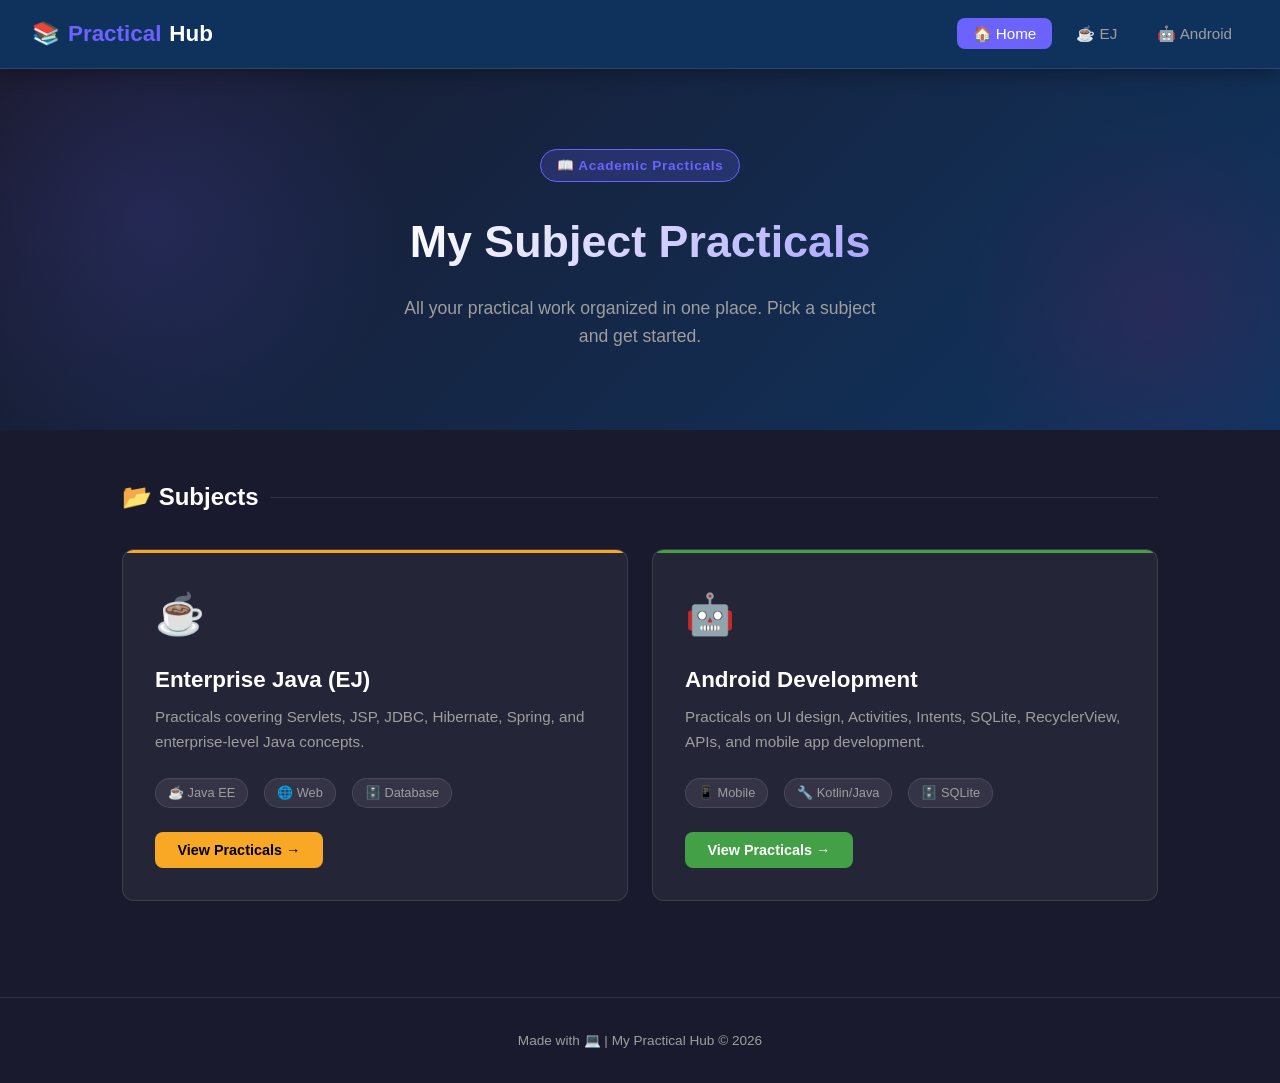
==== index.html @ 2cd9c1e6 "Add practicals website - Android and EJ subjects" ====
<!DOCTYPE html>
<html lang="en">
<head>
  <meta charset="UTF-8" />
  <meta name="viewport" content="width=device-width, initial-scale=1.0"/>
  <title>My Practicals | Subject Hub</title>
  <link rel="stylesheet" href="css/style.css"/>
</head>
<body>

  <!-- NAVBAR -->
  <nav class="navbar">
    <div class="brand">📚 <span>Practical</span>Hub</div>
    <ul class="nav-links">
      <li><a href="index.html" class="active">🏠 Home</a></li>
      <li><a href="ej.html">☕ EJ</a></li>
      <li><a href="android.html">🤖 Android</a></li>
    </ul>
  </nav>

  <!-- HERO -->
  <section class="hero">
    <div class="badge">📖 Academic Practicals</div>
    <h1>My Subject Practicals</h1>
    <p>All your practical work organized in one place. Pick a subject and get started.</p>
  </section>

  <!-- SUBJECTS -->
  <section class="subjects-section">
    <h3 class="section-title">📂 Subjects</h3>
    <div class="subject-grid">

      <!-- EJ CARD -->
      <div class="subject-card ej" onclick="window.location.href='ej.html'">
        <div class="card-icon">☕</div>
        <h2>Enterprise Java (EJ)</h2>
        <p>Practicals covering Servlets, JSP, JDBC, Hibernate, Spring, and enterprise-level Java concepts.</p>
        <div class="card-meta">
          <span class="meta-pill">☕ Java EE</span>
          <span class="meta-pill">🌐 Web</span>
          <span class="meta-pill">🗄️ Database</span>
        </div>
        <button class="card-btn">View Practicals →</button>
      </div>

      <!-- ANDROID CARD -->
      <div class="subject-card android" onclick="window.location.href='android.html'">
        <div class="card-icon">🤖</div>
        <h2>Android Development</h2>
        <p>Practicals on UI design, Activities, Intents, SQLite, RecyclerView, APIs, and mobile app development.</p>
        <div class="card-meta">
          <span class="meta-pill">📱 Mobile</span>
          <span class="meta-pill">🔧 Kotlin/Java</span>
          <span class="meta-pill">🗄️ SQLite</span>
        </div>
        <button class="card-btn">View Practicals →</button>
      </div>

    </div>
  </section>

  <!-- FOOTER -->
  <footer>
    <p>Made with 💻 | My Practical Hub &copy; 2026</p>
  </footer>

  <script src="js/main.js"></script>
</body>
</html>
---- css/style.css ----
/* ===== RESET & BASE ===== */
* {
  margin: 0;
  padding: 0;
  box-sizing: border-box;
}

:root {
  --primary: #6c63ff;
  --secondary: #f50057;
  --ej-color: #f9a825;
  --android-color: #43a047;
  --dark: #1a1a2e;
  --dark2: #16213e;
  --dark3: #0f3460;
  --text: #e0e0e0;
  --text-muted: #9e9e9e;
  --card-bg: rgba(255, 255, 255, 0.05);
  --card-border: rgba(255, 255, 255, 0.1);
  --radius: 12px;
  --shadow: 0 8px 32px rgba(0, 0, 0, 0.3);
}

body {
  font-family: 'Segoe UI', Tahoma, Geneva, Verdana, sans-serif;
  background: var(--dark);
  color: var(--text);
  min-height: 100vh;
  line-height: 1.6;
}

a {
  text-decoration: none;
  color: inherit;
}

/* ===== NAVBAR ===== */
.navbar {
  background: rgba(15, 52, 96, 0.95);
  backdrop-filter: blur(10px);
  padding: 1rem 2rem;
  display: flex;
  align-items: center;
  justify-content: space-between;
  position: sticky;
  top: 0;
  z-index: 100;
  border-bottom: 1px solid var(--card-border);
  box-shadow: 0 2px 20px rgba(0,0,0,0.4);
}

.navbar .brand {
  font-size: 1.4rem;
  font-weight: 700;
  color: #fff;
  display: flex;
  align-items: center;
  gap: 0.5rem;
}

.navbar .brand span {
  color: var(--primary);
}

.nav-links {
  display: flex;
  gap: 0.5rem;
  list-style: none;
}

.nav-links a {
  padding: 0.45rem 1rem;
  border-radius: 8px;
  font-size: 0.95rem;
  font-weight: 500;
  transition: background 0.2s, color 0.2s;
  color: var(--text-muted);
}

.nav-links a:hover,
.nav-links a.active {
  background: var(--primary);
  color: #fff;
}

/* ===== HERO ===== */
.hero {
  text-align: center;
  padding: 5rem 2rem 3rem;
  background: linear-gradient(135deg, var(--dark) 0%, var(--dark3) 100%);
  position: relative;
  overflow: hidden;
}

.hero::before {
  content: '';
  position: absolute;
  width: 500px;
  height: 500px;
  border-radius: 50%;
  background: radial-gradient(circle, rgba(108,99,255,0.15) 0%, transparent 70%);
  top: -100px;
  left: -100px;
  pointer-events: none;
}

.hero::after {
  content: '';
  position: absolute;
  width: 400px;
  height: 400px;
  border-radius: 50%;
  background: radial-gradient(circle, rgba(245,0,87,0.1) 0%, transparent 70%);
  bottom: -80px;
  right: -80px;
  pointer-events: none;
}

.hero h1 {
  font-size: 2.8rem;
  font-weight: 800;
  margin-bottom: 1rem;
  background: linear-gradient(135deg, #fff 30%, var(--primary));
  -webkit-background-clip: text;
  -webkit-text-fill-color: transparent;
  background-clip: text;
}

.hero p {
  font-size: 1.1rem;
  color: var(--text-muted);
  max-width: 500px;
  margin: 0 auto 2rem;
}

.badge {
  display: inline-block;
  background: rgba(108, 99, 255, 0.2);
  border: 1px solid var(--primary);
  color: var(--primary);
  padding: 0.3rem 1rem;
  border-radius: 50px;
  font-size: 0.85rem;
  font-weight: 600;
  margin-bottom: 1.5rem;
  letter-spacing: 0.05em;
}

/* ===== SUBJECT CARDS (Home) ===== */
.subjects-section {
  padding: 3rem 2rem;
  max-width: 1100px;
  margin: 0 auto;
}

.section-title {
  font-size: 1.5rem;
  font-weight: 700;
  margin-bottom: 2rem;
  color: #fff;
  display: flex;
  align-items: center;
  gap: 0.7rem;
}

.section-title::after {
  content: '';
  flex: 1;
  height: 1px;
  background: var(--card-border);
}

.subject-grid {
  display: grid;
  grid-template-columns: repeat(auto-fit, minmax(300px, 1fr));
  gap: 1.5rem;
}

.subject-card {
  background: var(--card-bg);
  border: 1px solid var(--card-border);
  border-radius: var(--radius);
  padding: 2rem;
  cursor: pointer;
  transition: transform 0.25s, box-shadow 0.25s, border-color 0.25s;
  position: relative;
  overflow: hidden;
}

.subject-card::before {
  content: '';
  position: absolute;
  top: 0;
  left: 0;
  right: 0;
  height: 3px;
  border-radius: var(--radius) var(--radius) 0 0;
}

.subject-card.ej::before  { background: var(--ej-color); }
.subject-card.android::before { background: var(--android-color); }

.subject-card:hover {
  transform: translateY(-6px);
  box-shadow: var(--shadow);
}

.subject-card.ej:hover     { border-color: var(--ej-color); }
.subject-card.android:hover { border-color: var(--android-color); }

.card-icon {
  font-size: 2.5rem;
  margin-bottom: 1rem;
}

.subject-card h2 {
  font-size: 1.4rem;
  font-weight: 700;
  margin-bottom: 0.5rem;
  color: #fff;
}

.subject-card p {
  font-size: 0.95rem;
  color: var(--text-muted);
  margin-bottom: 1.5rem;
}

.card-meta {
  display: flex;
  gap: 1rem;
  flex-wrap: wrap;
}

.meta-pill {
  background: rgba(255,255,255,0.07);
  border: 1px solid var(--card-border);
  border-radius: 50px;
  padding: 0.25rem 0.75rem;
  font-size: 0.8rem;
  color: var(--text-muted);
}

.card-btn {
  display: inline-flex;
  align-items: center;
  gap: 0.4rem;
  margin-top: 1.5rem;
  padding: 0.6rem 1.4rem;
  border-radius: 8px;
  font-size: 0.9rem;
  font-weight: 600;
  transition: opacity 0.2s, transform 0.2s;
  border: none;
  cursor: pointer;
  color: #fff;
}

.card-btn:hover { opacity: 0.85; transform: translateX(3px); }
.ej .card-btn   { background: var(--ej-color); color: #000; }
.android .card-btn { background: var(--android-color); }

/* ===== PRACTICAL PAGE HEADER ===== */
.page-header {
  padding: 3rem 2rem 2rem;
  text-align: center;
  background: linear-gradient(135deg, var(--dark) 0%, var(--dark2) 100%);
  border-bottom: 1px solid var(--card-border);
}

.page-header .subject-tag {
  display: inline-block;
  padding: 0.3rem 1rem;
  border-radius: 50px;
  font-size: 0.8rem;
  font-weight: 700;
  letter-spacing: 0.08em;
  text-transform: uppercase;
  margin-bottom: 1rem;
}

.ej-tag    { background: rgba(249,168,37,0.2); color: var(--ej-color); border: 1px solid var(--ej-color); }
.android-tag { background: rgba(67,160,71,0.2); color: var(--android-color); border: 1px solid var(--android-color); }

.page-header h1 {
  font-size: 2.2rem;
  font-weight: 800;
  color: #fff;
  margin-bottom: 0.5rem;
}

.page-header p {
  color: var(--text-muted);
  max-width: 550px;
  margin: 0 auto;
}

/* ===== PRACTICALS LIST ===== */
.practicals-container {
  max-width: 900px;
  margin: 0 auto;
  padding: 2.5rem 2rem;
}

.practical-item {
  background: var(--card-bg);
  border: 1px solid var(--card-border);
  border-radius: var(--radius);
  margin-bottom: 1rem;
  overflow: hidden;
  transition: border-color 0.2s;
}

.practical-item:hover { border-color: rgba(255,255,255,0.2); }

.practical-header {
  display: flex;
  align-items: center;
  gap: 1rem;
  padding: 1.2rem 1.5rem;
  cursor: pointer;
  user-select: none;
  transition: background 0.2s;
}

.practical-header:hover { background: rgba(255,255,255,0.04); }

.practical-num {
  width: 36px;
  height: 36px;
  border-radius: 50%;
  display: flex;
  align-items: center;
  justify-content: center;
  font-size: 0.85rem;
  font-weight: 700;
  flex-shrink: 0;
  color: #fff;
}

.ej-page   .practical-num { background: var(--ej-color); color: #000; }
.android-page .practical-num { background: var(--android-color); }

.practical-title {
  flex: 1;
  font-size: 1rem;
  font-weight: 600;
  color: #fff;
}

.practical-title small {
  display: block;
  font-size: 0.8rem;
  font-weight: 400;
  color: var(--text-muted);
  margin-top: 0.15rem;
}

.expand-icon {
  color: var(--text-muted);
  font-size: 1.2rem;
  transition: transform 0.3s;
}

.practical-item.open .expand-icon { transform: rotate(180deg); }

.practical-body {
  display: none;
  padding: 0 1.5rem 1.5rem;
  border-top: 1px solid var(--card-border);
}

.practical-item.open .practical-body { display: block; }

.practical-body h4 {
  margin: 1rem 0 0.5rem;
  font-size: 0.9rem;
  text-transform: uppercase;
  letter-spacing: 0.06em;
  color: var(--text-muted);
}

.practical-body p {
  font-size: 0.95rem;
  color: var(--text);
  margin-bottom: 0.8rem;
}

/* ===== CODE BLOCK ===== */
.code-block {
  background: #0d1117;
  border: 1px solid rgba(255,255,255,0.1);
  border-radius: 8px;
  overflow: hidden;
  margin: 0.8rem 0;
  position: relative;
}

.code-block-header {
  background: rgba(255,255,255,0.05);
  padding: 0.5rem 1rem;
  font-size: 0.8rem;
  color: var(--text-muted);
  display: flex;
  justify-content: space-between;
  align-items: center;
  border-bottom: 1px solid rgba(255,255,255,0.07);
}

.copy-btn {
  background: rgba(108,99,255,0.2);
  border: 1px solid var(--primary);
  color: var(--primary);
  padding: 0.2rem 0.6rem;
  border-radius: 5px;
  font-size: 0.75rem;
  cursor: pointer;
  transition: background 0.2s;
}

.copy-btn:hover { background: var(--primary); color: #fff; }
.copy-btn.copied { background: #43a047; border-color: #43a047; color: #fff; }

.code-block pre {
  padding: 1rem;
  overflow-x: auto;
  font-family: 'Courier New', Courier, monospace;
  font-size: 0.88rem;
  line-height: 1.7;
  color: #c9d1d9;
  white-space: pre;
}

/* syntax highlight basics */
.kw  { color: #ff7b72; }
.cm  { color: #8b949e; font-style: italic; }
.st  { color: #a5d6ff; }
.fn  { color: #d2a8ff; }
.num { color: #79c0ff; }
.cl  { color: #ffa657; }

/* ===== STATUS BADGE ===== */
.status {
  display: inline-block;
  padding: 0.2rem 0.6rem;
  border-radius: 50px;
  font-size: 0.75rem;
  font-weight: 600;
}

.status.done    { background: rgba(67,160,71,0.2); color: #66bb6a; border: 1px solid #43a047; }
.status.pending { background: rgba(255,152,0,0.2); color: #ffa726; border: 1px solid #ff9800; }

/* ===== FOOTER ===== */
footer {
  text-align: center;
  padding: 2rem;
  border-top: 1px solid var(--card-border);
  color: var(--text-muted);
  font-size: 0.85rem;
  margin-top: 3rem;
}

/* ===== RESPONSIVE ===== */
@media (max-width: 600px) {
  .hero h1 { font-size: 1.9rem; }
  .navbar  { flex-direction: column; gap: 1rem; }
  .page-header h1 { font-size: 1.6rem; }
}

/* ===== OUTPUT MOCK SCREEN ===== */
.output-box {
  display: flex;
  gap: 1.5rem;
  margin-top: 0.8rem;
  flex-wrap: wrap;
}

.output-col {
  flex: 1;
  min-width: 160px;
}

.output-col strong {
  display: block;
  font-size: 0.8rem;
  text-transform: uppercase;
  letter-spacing: 0.06em;
  color: var(--text-muted);
  margin-bottom: 0.6rem;
}

.screen-mock {
  background: #1e1e2e;
  border: 1px solid rgba(255,255,255,0.12);
  border-radius: 10px;
  padding: 1.2rem 1rem;
  text-align: center;
  min-height: 100px;
  display: flex;
  flex-direction: column;
  align-items: center;
  justify-content: center;
  gap: 0.8rem;
}

.screen-text {
  font-size: 1rem;
  font-weight: 600;
  color: #fff;
}

.screen-btn {
  background: var(--android-color);
  color: #fff;
  border: none;
  border-radius: 6px;
  padding: 0.4rem 1.2rem;
  font-size: 0.9rem;
  cursor: default;
}

/* ===== NOTE BOX ===== */
.note-box {
  background: rgba(249, 168, 37, 0.08);
  border: 1px solid rgba(249, 168, 37, 0.3);
  border-radius: 8px;
  padding: 0.7rem 1rem;
  font-size: 0.88rem;
  color: #ffd54f;
  margin: 0.8rem 0;
}
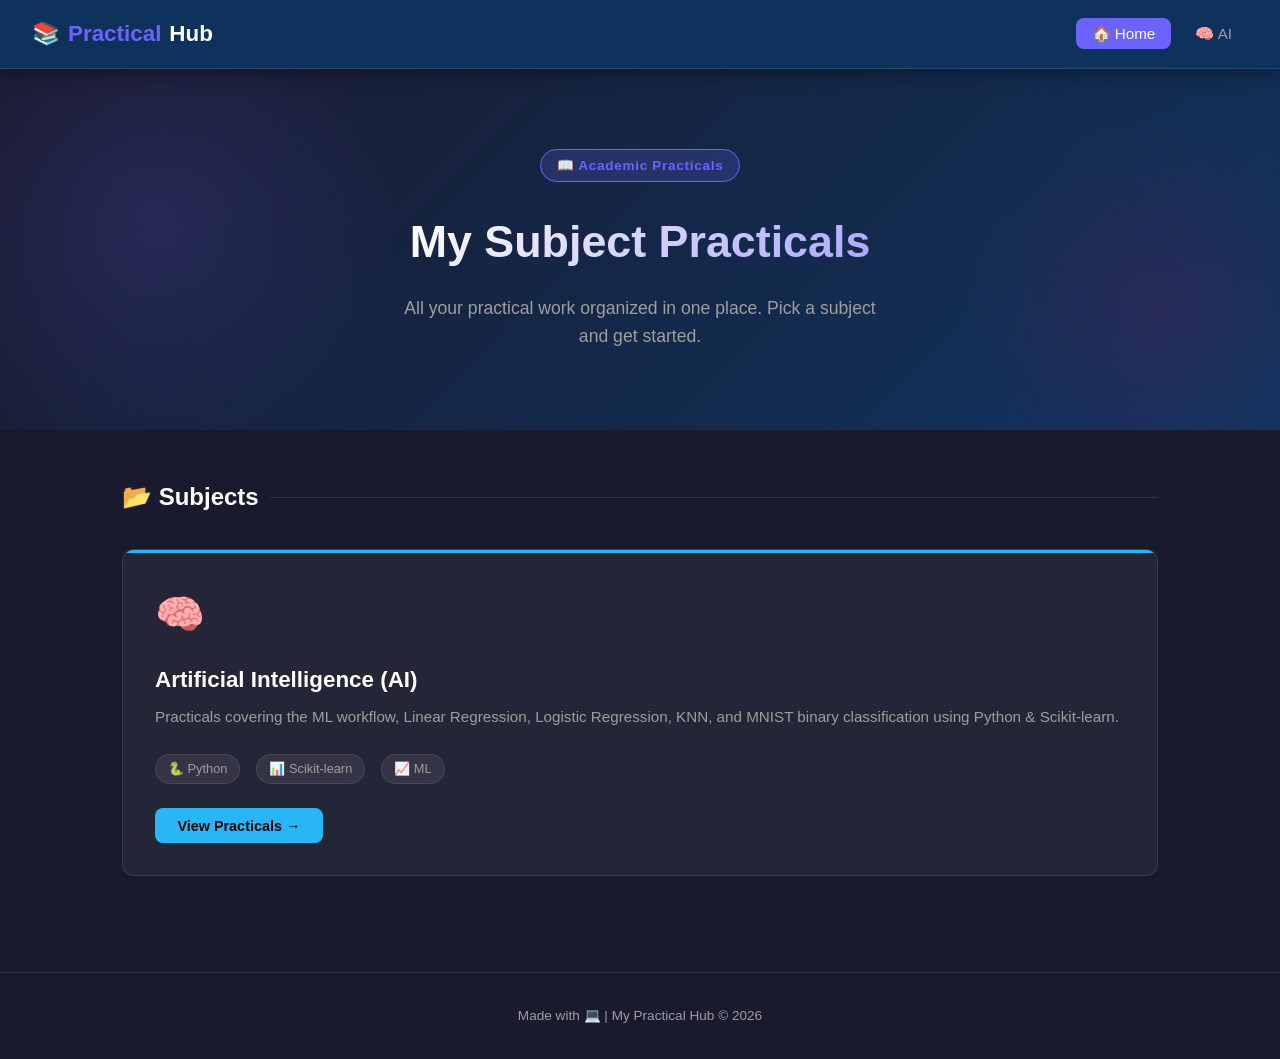
==== commit b118a6de: "Replace EJ and Android with AI practicals (5 ML practicals)" ====
--- a/index.html
+++ b/index.html
@@ -13,8 +13,7 @@
     <div class="brand">📚 <span>Practical</span>Hub</div>
     <ul class="nav-links">
       <li><a href="index.html" class="active">🏠 Home</a></li>
-      <li><a href="ej.html">☕ EJ</a></li>
-      <li><a href="android.html">🤖 Android</a></li>
+      <li><a href="ai.html">🧠 AI</a></li>
     </ul>
   </nav>
 
@@ -30,28 +29,15 @@
     <h3 class="section-title">📂 Subjects</h3>
     <div class="subject-grid">
 
-      <!-- EJ CARD -->
-      <div class="subject-card ej" onclick="window.location.href='ej.html'">
-        <div class="card-icon">☕</div>
-        <h2>Enterprise Java (EJ)</h2>
-        <p>Practicals covering Servlets, JSP, JDBC, Hibernate, Spring, and enterprise-level Java concepts.</p>
+      <!-- AI CARD -->
+      <div class="subject-card ai" onclick="window.location.href='ai.html'">
+        <div class="card-icon">🧠</div>
+        <h2>Artificial Intelligence (AI)</h2>
+        <p>Practicals covering the ML workflow, Linear Regression, Logistic Regression, KNN, and MNIST binary classification using Python &amp; Scikit-learn.</p>
         <div class="card-meta">
-          <span class="meta-pill">☕ Java EE</span>
-          <span class="meta-pill">🌐 Web</span>
-          <span class="meta-pill">🗄️ Database</span>
-        </div>
-        <button class="card-btn">View Practicals →</button>
-      </div>
-
-      <!-- ANDROID CARD -->
-      <div class="subject-card android" onclick="window.location.href='android.html'">
-        <div class="card-icon">🤖</div>
-        <h2>Android Development</h2>
-        <p>Practicals on UI design, Activities, Intents, SQLite, RecyclerView, APIs, and mobile app development.</p>
-        <div class="card-meta">
-          <span class="meta-pill">📱 Mobile</span>
-          <span class="meta-pill">🔧 Kotlin/Java</span>
-          <span class="meta-pill">🗄️ SQLite</span>
+          <span class="meta-pill">🐍 Python</span>
+          <span class="meta-pill">📊 Scikit-learn</span>
+          <span class="meta-pill">📈 ML</span>
         </div>
         <button class="card-btn">View Practicals →</button>
       </div>
--- a/css/style.css
+++ b/css/style.css
@@ -10,6 +10,7 @@
   --secondary: #f50057;
   --ej-color: #f9a825;
   --android-color: #43a047;
+  --ai-color: #29b6f6;
   --dark: #1a1a2e;
   --dark2: #16213e;
   --dark3: #0f3460;
@@ -197,16 +198,18 @@
   border-radius: var(--radius) var(--radius) 0 0;
 }
 
-.subject-card.ej::before  { background: var(--ej-color); }
+.subject-card.ej::before      { background: var(--ej-color); }
 .subject-card.android::before { background: var(--android-color); }
+.subject-card.ai::before      { background: var(--ai-color); }
 
 .subject-card:hover {
   transform: translateY(-6px);
   box-shadow: var(--shadow);
 }
 
-.subject-card.ej:hover     { border-color: var(--ej-color); }
+.subject-card.ej:hover      { border-color: var(--ej-color); }
 .subject-card.android:hover { border-color: var(--android-color); }
+.subject-card.ai:hover      { border-color: var(--ai-color); }
 
 .card-icon {
   font-size: 2.5rem;
@@ -257,8 +260,9 @@
 }
 
 .card-btn:hover { opacity: 0.85; transform: translateX(3px); }
-.ej .card-btn   { background: var(--ej-color); color: #000; }
+.ej .card-btn      { background: var(--ej-color); color: #000; }
 .android .card-btn { background: var(--android-color); }
+.ai .card-btn      { background: var(--ai-color); color: #000; }
 
 /* ===== PRACTICAL PAGE HEADER ===== */
 .page-header {
@@ -530,3 +534,49 @@
   color: #ffd54f;
   margin: 0.8rem 0;
 }
+
+/* ===== AI PAGE ===== */
+.ai-tag {
+  background: rgba(41, 182, 246, 0.15);
+  color: #29b6f6;
+  border: 1px solid #29b6f6;
+}
+
+.ai-page .practical-num {
+  background: var(--ai-color);
+  color: #000;
+}
+
+/* ===== OUTPUT TEXT BLOCK ===== */
+.output-text {
+  background: #0d1117;
+  border: 1px solid rgba(255,255,255,0.1);
+  border-radius: 8px;
+  padding: 0.9rem 1rem;
+  font-family: 'Courier New', Courier, monospace;
+  font-size: 0.85rem;
+  line-height: 1.8;
+  color: #c9d1d9;
+  margin-top: 0.5rem;
+}
+
+/* ===== AIM LIST ===== */
+.aim-list {
+  list-style: none;
+  padding: 0;
+  margin: 0.5rem 0 0.8rem;
+}
+
+.aim-list li {
+  padding: 0.25rem 0 0.25rem 1.2rem;
+  position: relative;
+  font-size: 0.95rem;
+  color: var(--text);
+}
+
+.aim-list li::before {
+  content: '▸';
+  position: absolute;
+  left: 0;
+  color: var(--ai-color);
+}
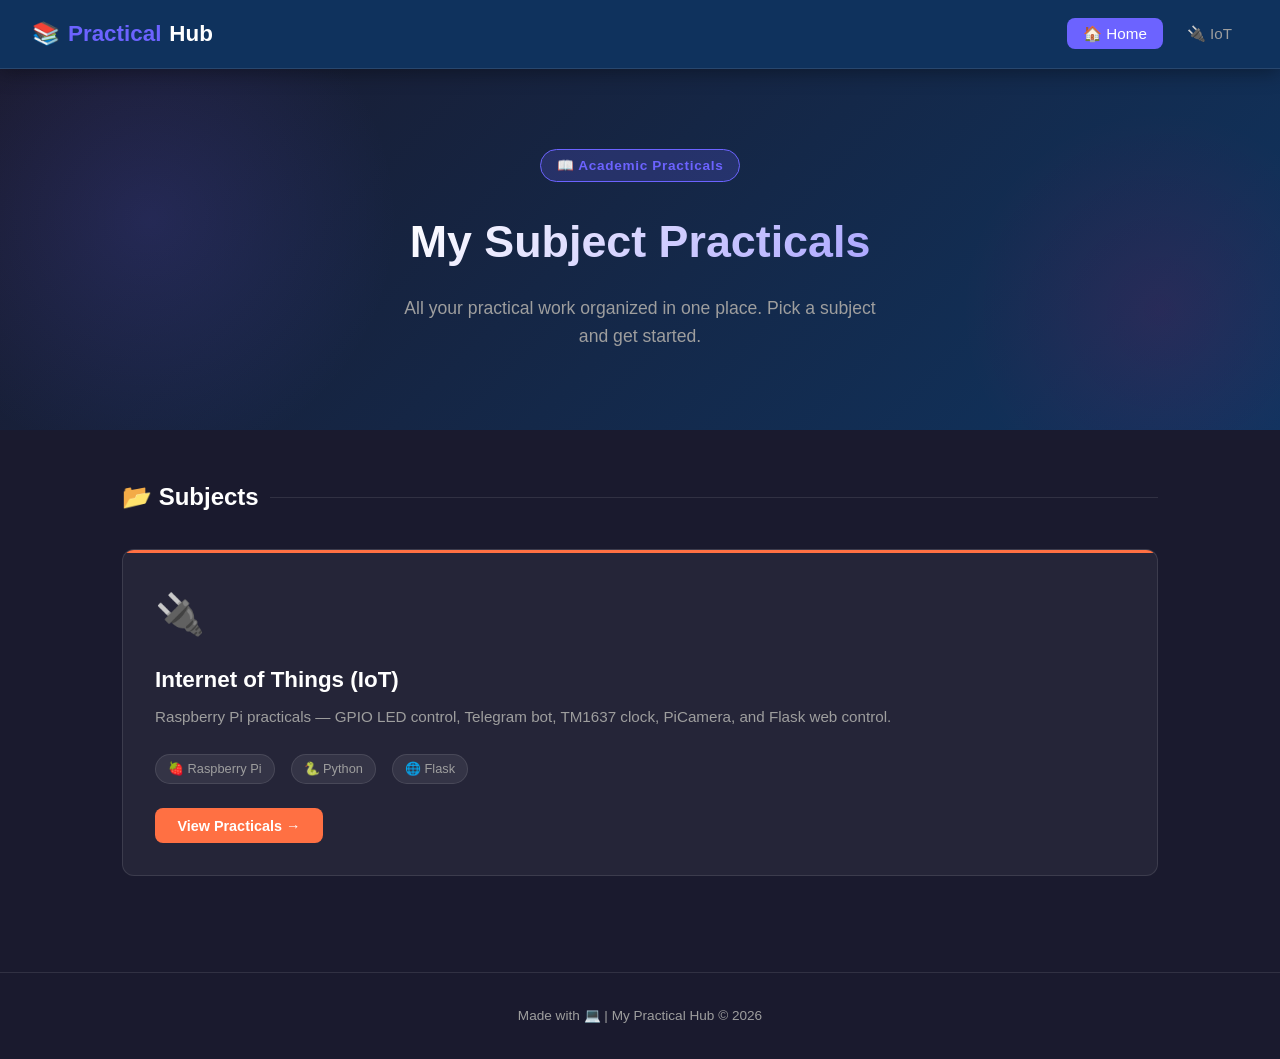
==== commit fb66e698: "Replace AI with IoT practicals - 5 Raspberry Pi practicals with fetch-based code loading" ====
--- a/index.html
+++ b/index.html
@@ -13,7 +13,7 @@
     <div class="brand">📚 <span>Practical</span>Hub</div>
     <ul class="nav-links">
       <li><a href="index.html" class="active">🏠 Home</a></li>
-      <li><a href="ai.html">🧠 AI</a></li>
+      <li><a href="iot.html">🔌 IoT</a></li>
     </ul>
   </nav>
 
@@ -29,15 +29,15 @@
     <h3 class="section-title">📂 Subjects</h3>
     <div class="subject-grid">
 
-      <!-- AI CARD -->
-      <div class="subject-card ai" onclick="window.location.href='ai.html'">
-        <div class="card-icon">🧠</div>
-        <h2>Artificial Intelligence (AI)</h2>
-        <p>Practicals covering the ML workflow, Linear Regression, Logistic Regression, KNN, and MNIST binary classification using Python &amp; Scikit-learn.</p>
+      <!-- IoT CARD -->
+      <div class="subject-card iot" onclick="window.location.href='iot.html'">
+        <div class="card-icon">🔌</div>
+        <h2>Internet of Things (IoT)</h2>
+        <p>Raspberry Pi practicals — GPIO LED control, Telegram bot, TM1637 clock, PiCamera, and Flask web control.</p>
         <div class="card-meta">
+          <span class="meta-pill">🍓 Raspberry Pi</span>
           <span class="meta-pill">🐍 Python</span>
-          <span class="meta-pill">📊 Scikit-learn</span>
-          <span class="meta-pill">📈 ML</span>
+          <span class="meta-pill">🌐 Flask</span>
         </div>
         <button class="card-btn">View Practicals →</button>
       </div>
@@ -45,7 +45,6 @@
     </div>
   </section>
 
-  <!-- FOOTER -->
   <footer>
     <p>Made with 💻 | My Practical Hub &copy; 2026</p>
   </footer>
--- a/css/style.css
+++ b/css/style.css
@@ -11,6 +11,7 @@
   --ej-color: #f9a825;
   --android-color: #43a047;
   --ai-color: #29b6f6;
+  --iot-color: #ff7043;
   --dark: #1a1a2e;
   --dark2: #16213e;
   --dark3: #0f3460;
@@ -201,6 +202,7 @@
 .subject-card.ej::before      { background: var(--ej-color); }
 .subject-card.android::before { background: var(--android-color); }
 .subject-card.ai::before      { background: var(--ai-color); }
+.subject-card.iot::before     { background: var(--iot-color); }
 
 .subject-card:hover {
   transform: translateY(-6px);
@@ -210,6 +212,7 @@
 .subject-card.ej:hover      { border-color: var(--ej-color); }
 .subject-card.android:hover { border-color: var(--android-color); }
 .subject-card.ai:hover      { border-color: var(--ai-color); }
+.subject-card.iot:hover     { border-color: var(--iot-color); }
 
 .card-icon {
   font-size: 2.5rem;
@@ -263,6 +266,7 @@
 .ej .card-btn      { background: var(--ej-color); color: #000; }
 .android .card-btn { background: var(--android-color); }
 .ai .card-btn      { background: var(--ai-color); color: #000; }
+.iot .card-btn     { background: var(--iot-color); color: #fff; }
 
 /* ===== PRACTICAL PAGE HEADER ===== */
 .page-header {
@@ -580,3 +584,38 @@
   left: 0;
   color: var(--ai-color);
 }
+
+/* ===== IoT PAGE ===== */
+.iot-tag {
+  background: rgba(255, 112, 67, 0.15);
+  color: #ff7043;
+  border: 1px solid #ff7043;
+}
+
+.iot-page .practical-num {
+  background: var(--iot-color);
+  color: #fff;
+}
+
+/* ===== RAW LINK BUTTON ===== */
+.header-actions {
+  display: flex;
+  align-items: center;
+  gap: 0.5rem;
+}
+
+.raw-link {
+  background: rgba(255, 112, 67, 0.15);
+  border: 1px solid #ff7043;
+  color: #ff7043;
+  padding: 0.2rem 0.6rem;
+  border-radius: 5px;
+  font-size: 0.75rem;
+  text-decoration: none;
+  transition: background 0.2s;
+}
+
+.raw-link:hover {
+  background: #ff7043;
+  color: #fff;
+}
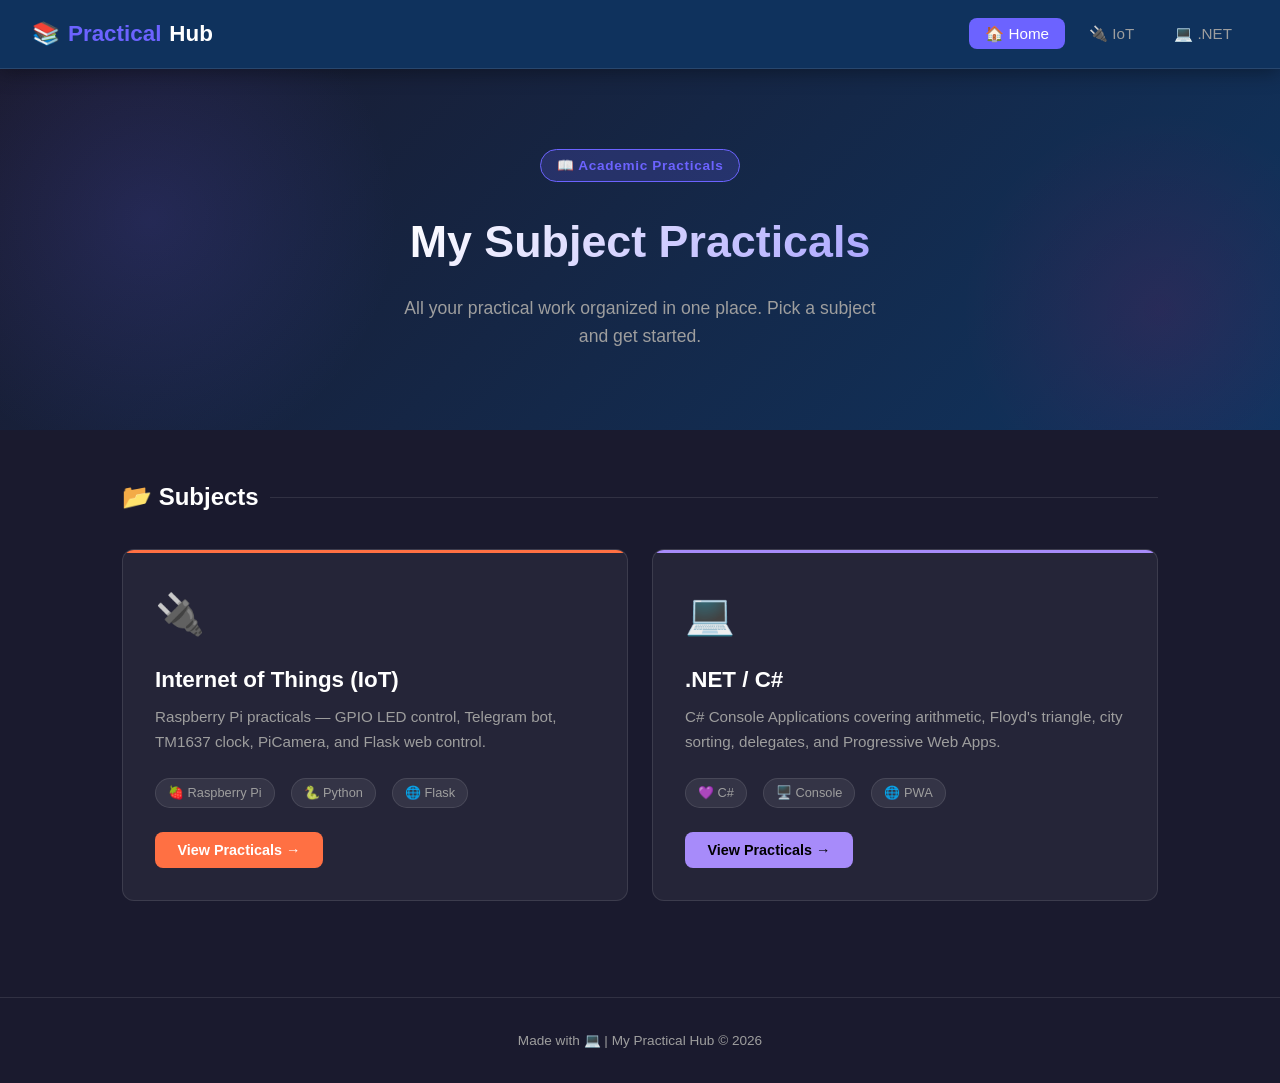
==== commit f7771ccd: "Add .NET/C# practicals - arithmetic, Floyd's triangle, delegates, PWA" ====
--- a/index.html
+++ b/index.html
@@ -14,6 +14,7 @@
     <ul class="nav-links">
       <li><a href="index.html" class="active">🏠 Home</a></li>
       <li><a href="iot.html">🔌 IoT</a></li>
+      <li><a href="dotnet.html">💻 .NET</a></li>
     </ul>
   </nav>
 
@@ -42,6 +43,19 @@
         <button class="card-btn">View Practicals →</button>
       </div>
 
+      <!-- .NET CARD -->
+      <div class="subject-card dotnet" onclick="window.location.href='dotnet.html'">
+        <div class="card-icon">💻</div>
+        <h2>.NET / C#</h2>
+        <p>C# Console Applications covering arithmetic, Floyd's triangle, city sorting, delegates, and Progressive Web Apps.</p>
+        <div class="card-meta">
+          <span class="meta-pill">💜 C#</span>
+          <span class="meta-pill">🖥️ Console</span>
+          <span class="meta-pill">🌐 PWA</span>
+        </div>
+        <button class="card-btn">View Practicals →</button>
+      </div>
+
     </div>
   </section>
 
--- a/css/style.css
+++ b/css/style.css
@@ -619,3 +619,23 @@
   background: #ff7043;
   color: #fff;
 }
+
+/* ===== .NET PAGE ===== */
+:root {
+  --dotnet-color: #a78bfa;
+}
+
+.dotnet-tag {
+  background: rgba(167, 139, 250, 0.15);
+  color: #a78bfa;
+  border: 1px solid #a78bfa;
+}
+
+.dotnet-page .practical-num {
+  background: var(--dotnet-color);
+  color: #000;
+}
+
+.subject-card.dotnet::before  { background: var(--dotnet-color); }
+.subject-card.dotnet:hover    { border-color: var(--dotnet-color); }
+.dotnet .card-btn             { background: var(--dotnet-color); color: #000; }
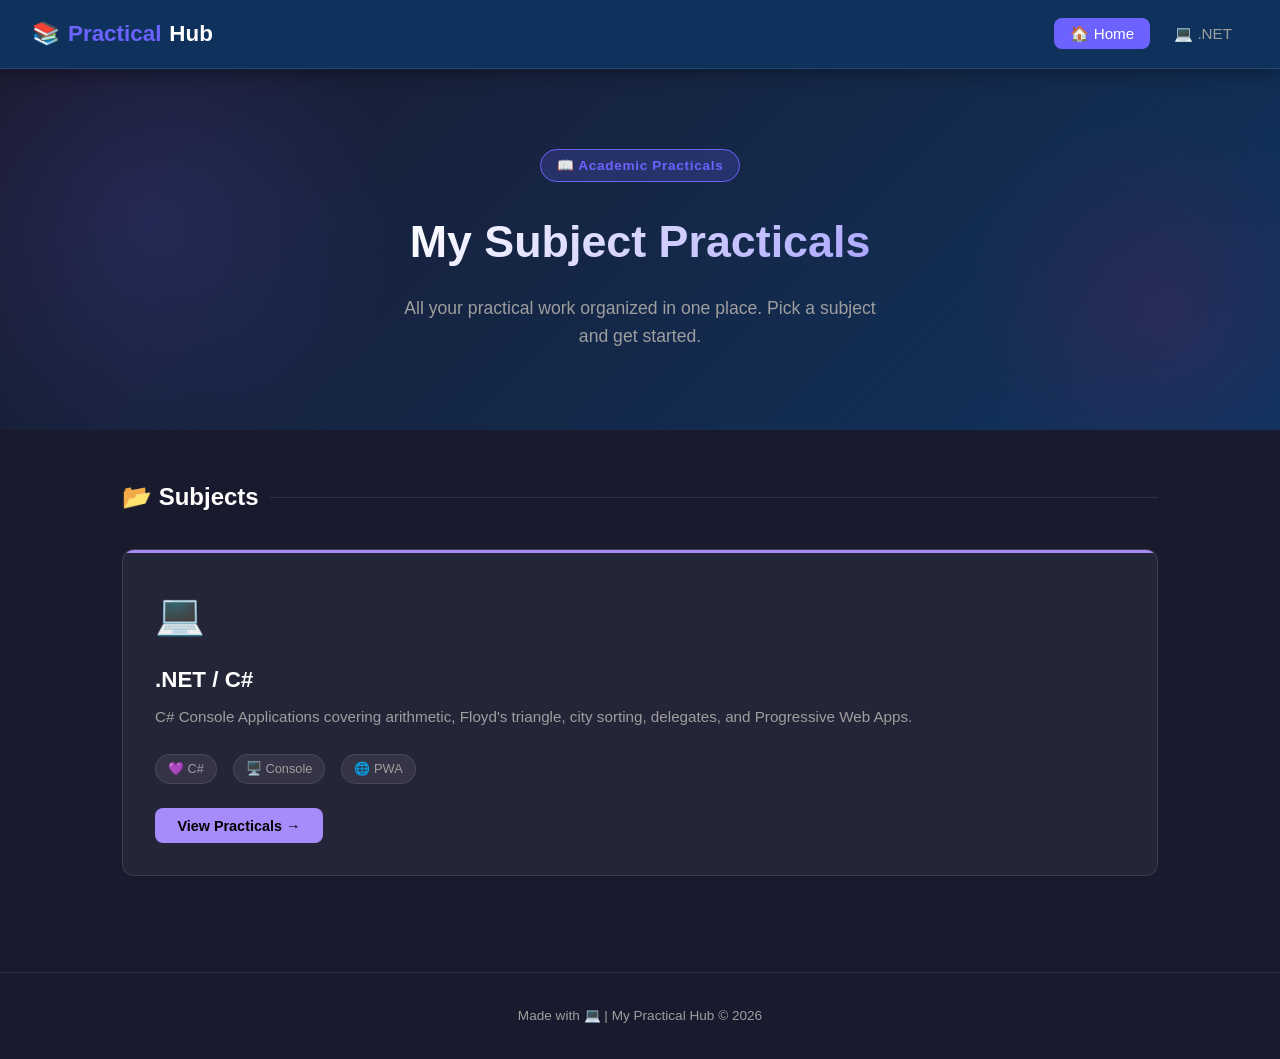
==== commit 23eda89e: "Remove IoT subject, keep only .NET practicals" ====
--- a/index.html
+++ b/index.html
@@ -13,7 +13,6 @@
     <div class="brand">📚 <span>Practical</span>Hub</div>
     <ul class="nav-links">
       <li><a href="index.html" class="active">🏠 Home</a></li>
-      <li><a href="iot.html">🔌 IoT</a></li>
       <li><a href="dotnet.html">💻 .NET</a></li>
     </ul>
   </nav>
@@ -29,19 +28,6 @@
   <section class="subjects-section">
     <h3 class="section-title">📂 Subjects</h3>
     <div class="subject-grid">
-
-      <!-- IoT CARD -->
-      <div class="subject-card iot" onclick="window.location.href='iot.html'">
-        <div class="card-icon">🔌</div>
-        <h2>Internet of Things (IoT)</h2>
-        <p>Raspberry Pi practicals — GPIO LED control, Telegram bot, TM1637 clock, PiCamera, and Flask web control.</p>
-        <div class="card-meta">
-          <span class="meta-pill">🍓 Raspberry Pi</span>
-          <span class="meta-pill">🐍 Python</span>
-          <span class="meta-pill">🌐 Flask</span>
-        </div>
-        <button class="card-btn">View Practicals →</button>
-      </div>
 
       <!-- .NET CARD -->
       <div class="subject-card dotnet" onclick="window.location.href='dotnet.html'">
